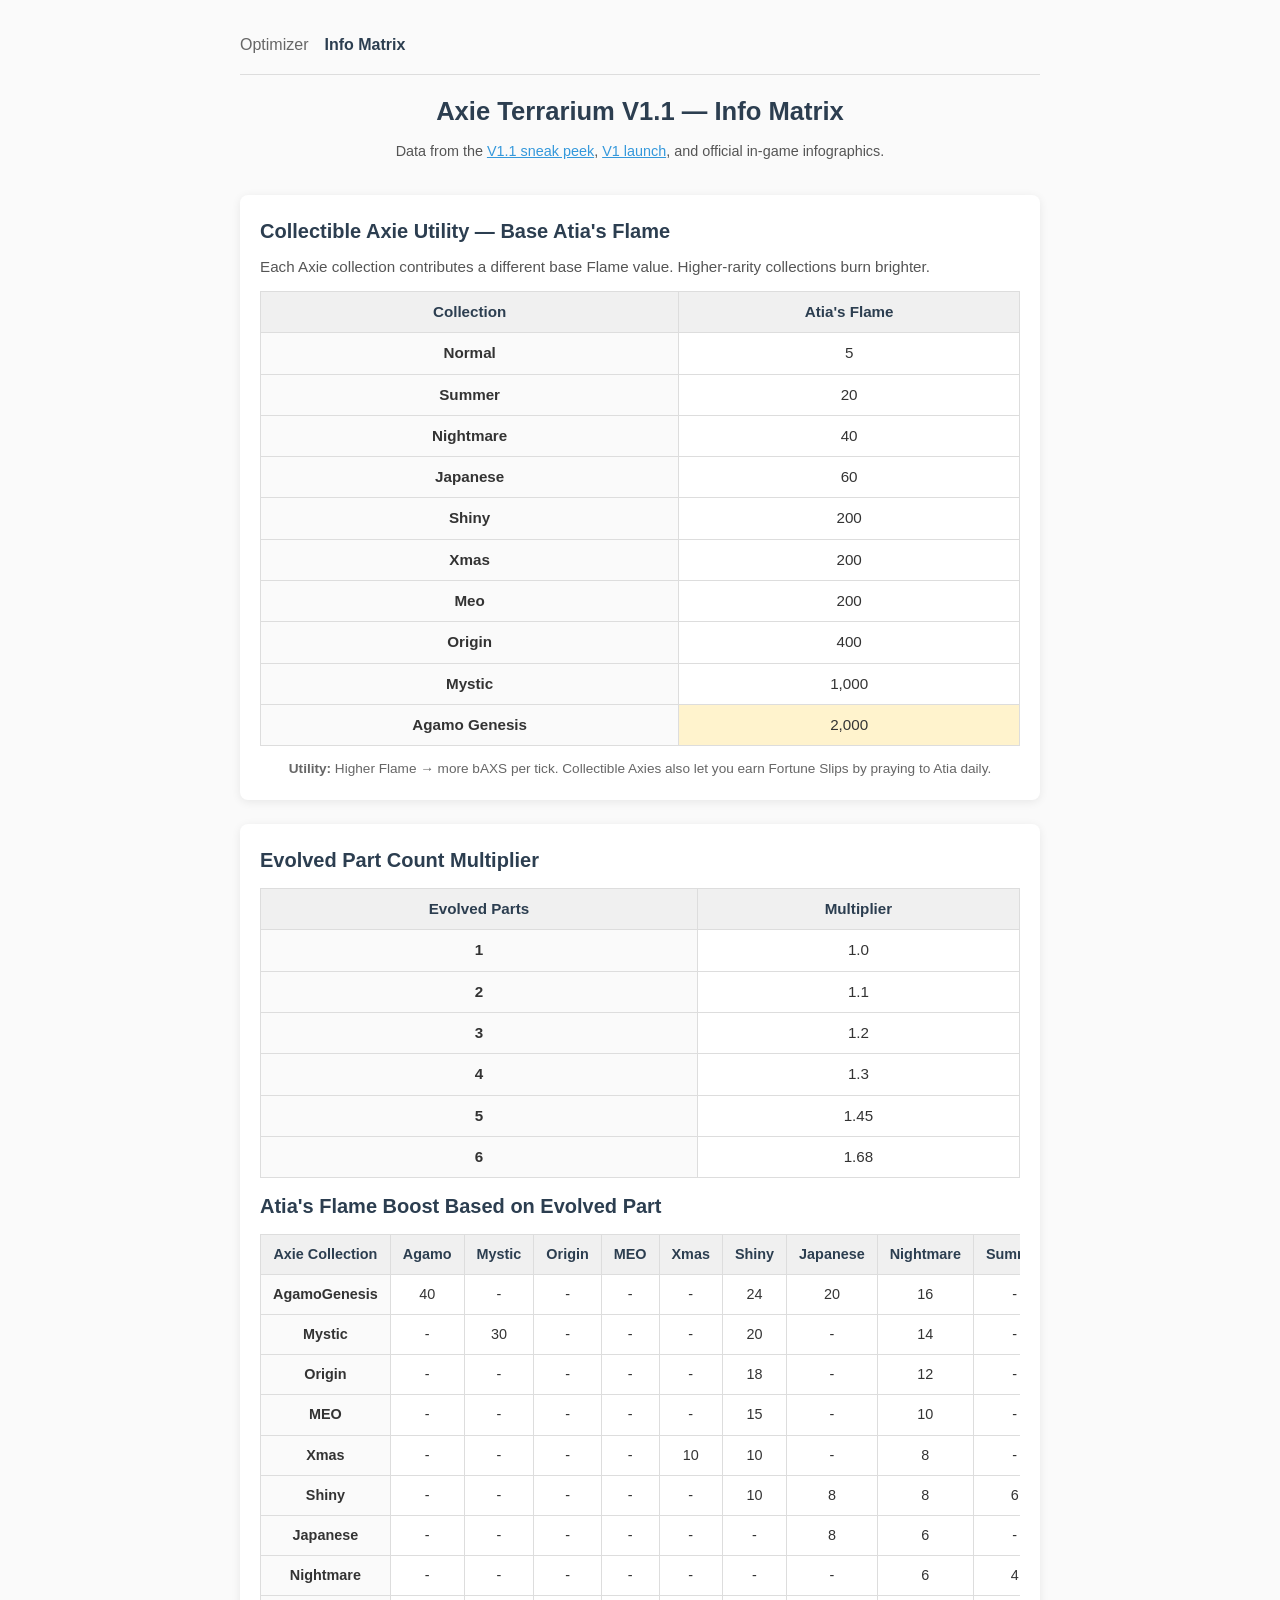
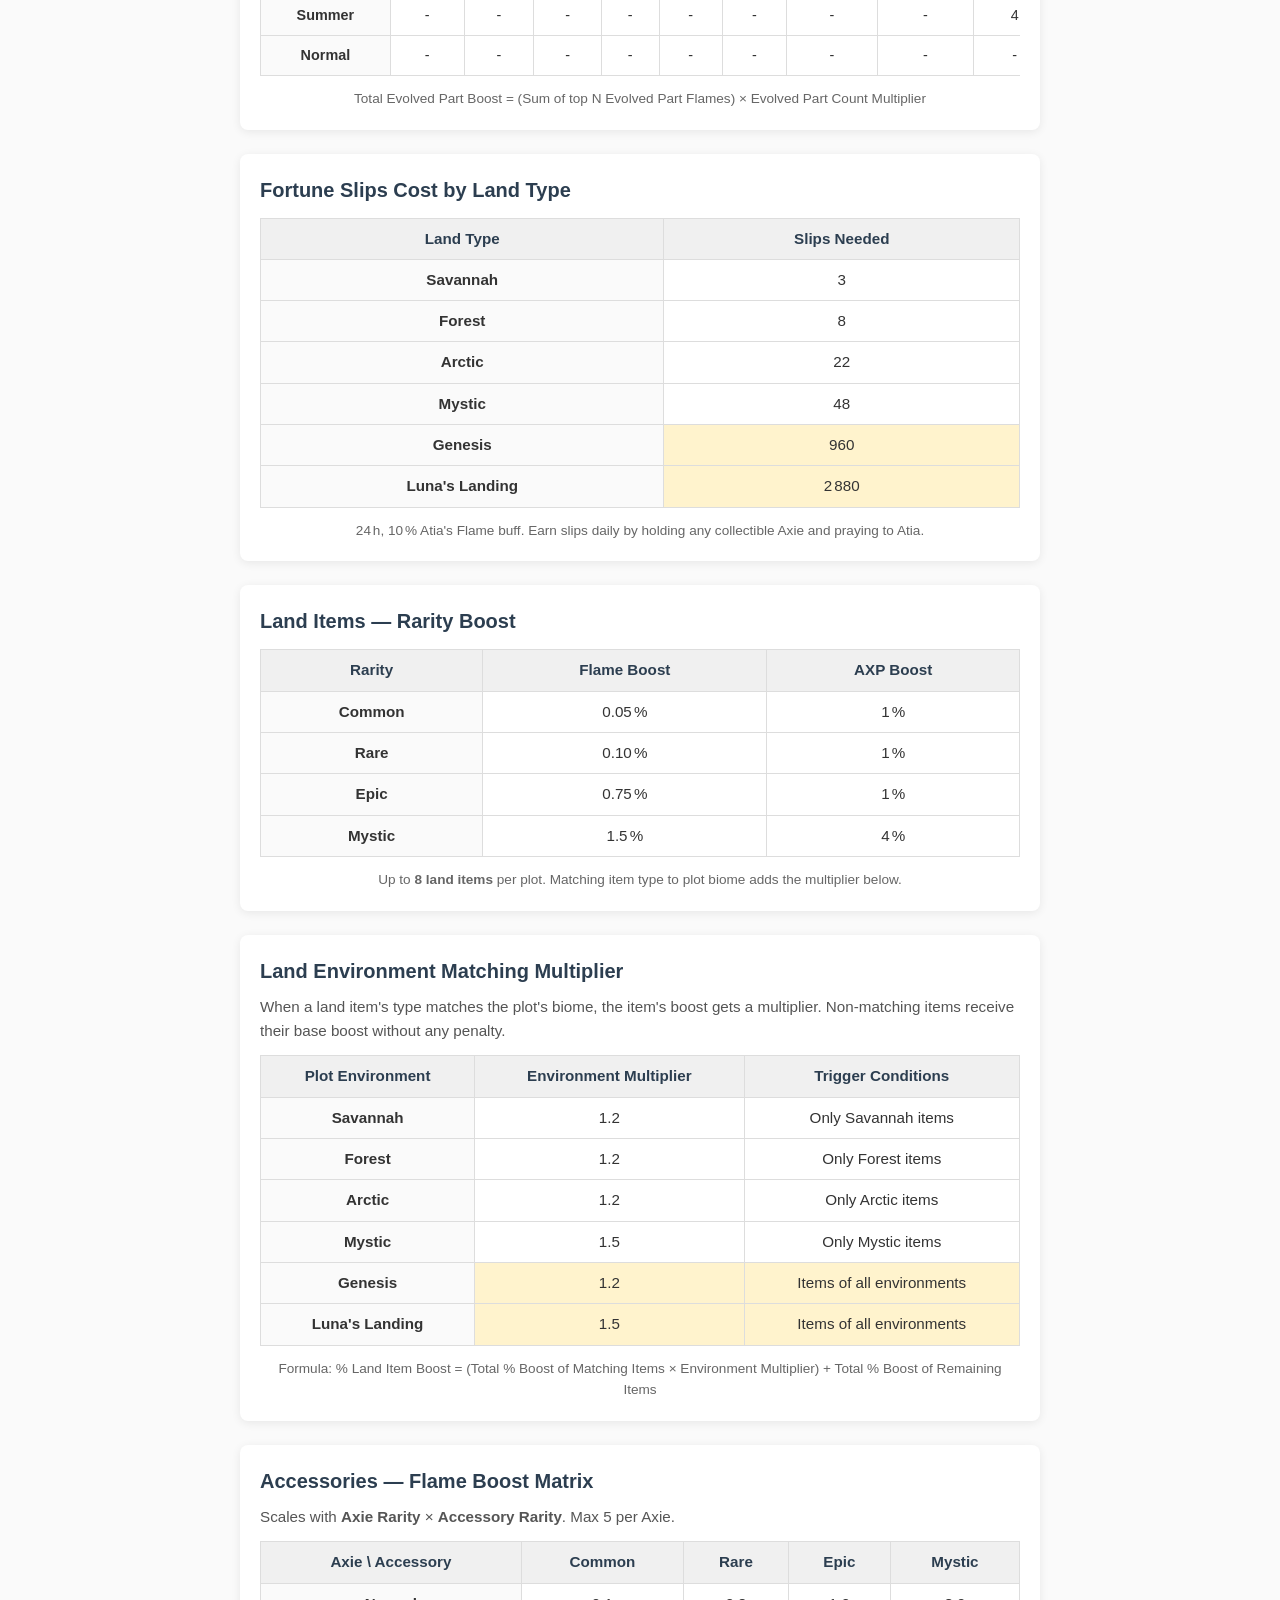
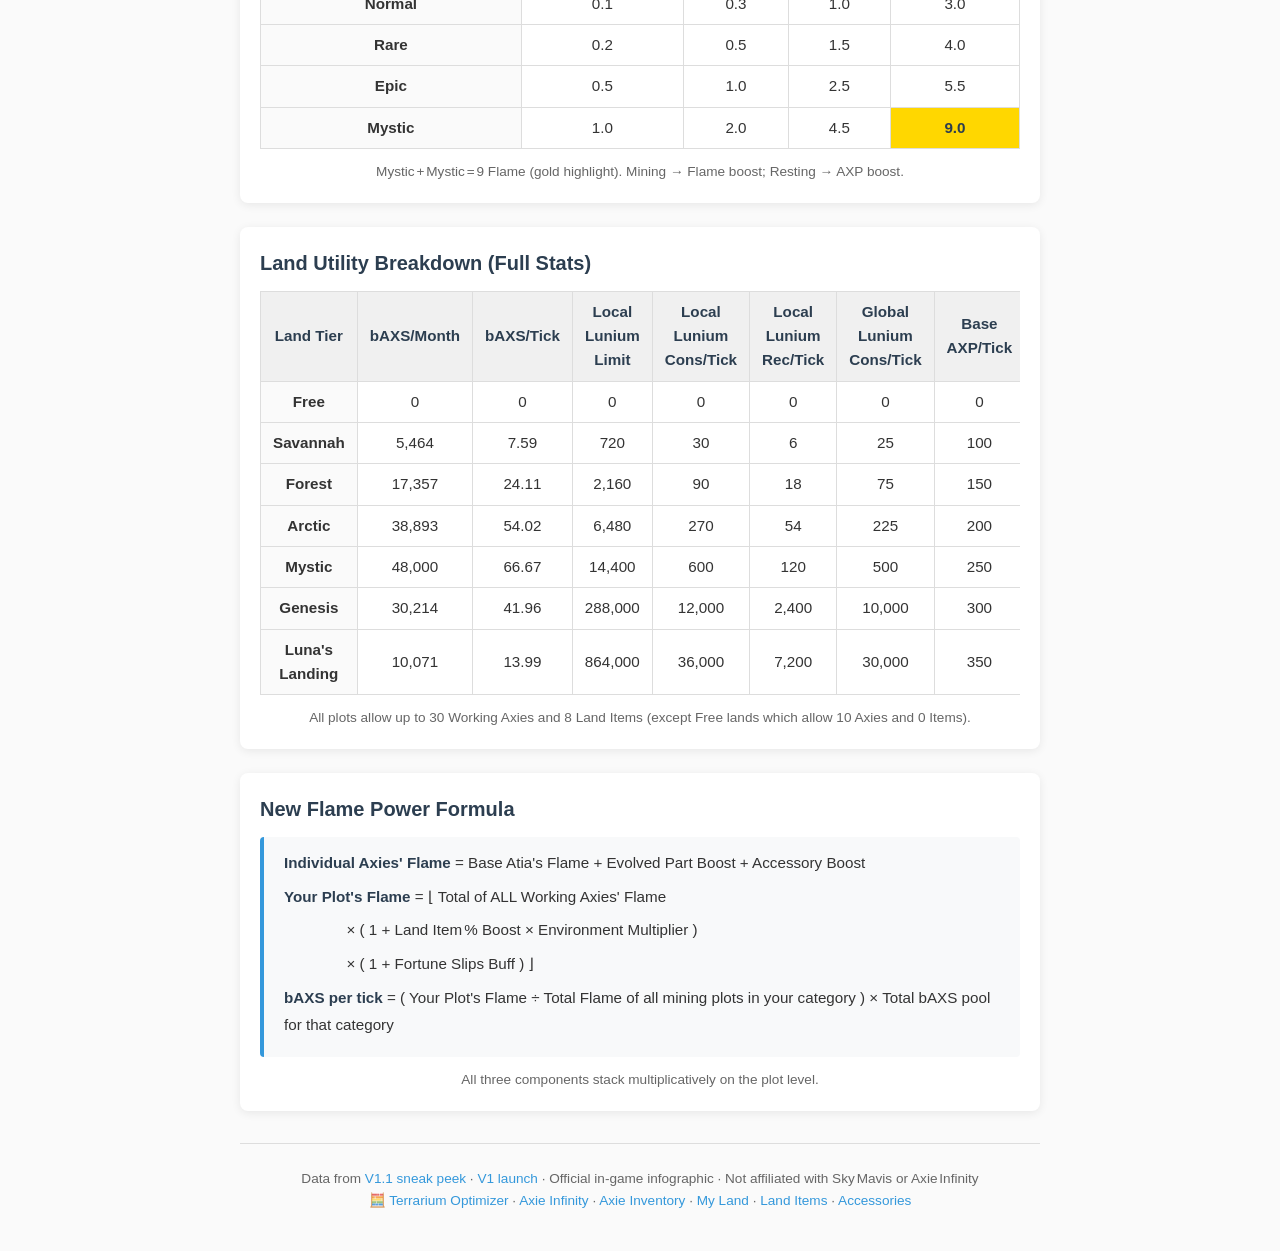
==== charts.html @ 74cf3e5f "Enhance mobile responsiveness and update UI layout - Add cache busters to style.css and script.js in" ====
<!DOCTYPE html>
<html lang="en">
<head>
    <meta charset="UTF-8">
    <meta name="viewport" content="width=device-width, initial-scale=1.0">
    <title>Axie Terrarium – Info Matrix</title>
    <link rel="stylesheet" href="charts-style.css">
</head>
<body>
<div class="container">
    <nav style="display: flex; gap: 1rem; padding: 1rem 0; margin-bottom: 1rem; border-bottom: 1px solid #ddd;">
        <a href="index.html" style="color: #666; text-decoration: none;">Optimizer</a>
        <a href="charts.html" style="color: #2c3e50; font-weight: 600; text-decoration: none;">Info Matrix</a>
    </nav>
    <h1>Axie Terrarium V1.1 — Info Matrix</h1>
    <p class="site-intro">Data from the <a href="https://blog.axieinfinity.com/p/terrariums-update-sneak-peek" target="_blank">V1.1 sneak peek</a>, <a href="https://blog.axieinfinity.com/p/terrariums-v1-is-live" target="_blank">V1 launch</a>, and official in‑game infographics.</p>

    <!-- ===== COLLECTIBLE AXIE UTILITY BREAKDOWN ===== -->
    <section class="matrix-section">
        <h2>Collectible Axie Utility — Base Atia's Flame</h2>
        <p class="subtitle">Each Axie collection contributes a different base Flame value. Higher-rarity collections burn brighter.</p>
        <div class="table-wrap">
            <table class="matrix-table collector-table">
                <thead>
                    <tr>
                        <th>Collection</th>
                        <th>Atia's Flame</th>
                    </tr>
                </thead>
                <tbody>
                    <tr><td>Normal</td><td>5</td></tr>
                    <tr><td>Summer</td><td>20</td></tr>
                    <tr><td>Nightmare</td><td>40</td></tr>
                    <tr><td>Japanese</td><td>60</td></tr>
                    <tr><td>Shiny</td><td>200</td></tr>
                    <tr><td>Xmas</td><td>200</td></tr>
                    <tr><td>Meo</td><td>200</td></tr>
                    <tr><td>Origin</td><td>400</td></tr>
                    <tr><td>Mystic</td><td>1,000</td></tr>
                    <tr class="highlight-row"><td>Agamo Genesis</td><td>2,000</td></tr>
                </tbody>
            </table>
        </div>
        <p class="cap"><strong>Utility:</strong> Higher Flame → more bAXS per tick. Collectible Axies also let you earn Fortune Slips by praying to Atia daily.</p>
    </section>

    <!-- ===== EVOLVED PARTS ===== -->
    <section class="matrix-section">
        <h2>Evolved Part Count Multiplier</h2>
        <div class="table-wrap">
            <table class="matrix-table">
                <thead>
                    <tr><th>Evolved Parts</th><th>Multiplier</th></tr>
                </thead>
                <tbody>
                    <tr><td>1</td><td>1.0</td></tr>
                    <tr><td>2</td><td>1.1</td></tr>
                    <tr><td>3</td><td>1.2</td></tr>
                    <tr><td>4</td><td>1.3</td></tr>
                    <tr><td>5</td><td>1.45</td></tr>
                    <tr><td>6</td><td>1.68</td></tr>
                </tbody>
            </table>
        </div>
        
        <h2>Atia's Flame Boost Based on Evolved Part</h2>
        <div class="table-wrap">
            <table class="matrix-table" style="font-size: 0.9em; min-width: 600px;">
                <thead>
                    <tr><th>Axie Collection</th><th>Agamo</th><th>Mystic</th><th>Origin</th><th>MEO</th><th>Xmas</th><th>Shiny</th><th>Japanese</th><th>Nightmare</th><th>Summer</th><th>Normal</th></tr>
                </thead>
                <tbody>
                    <tr><td>AgamoGenesis</td><td>40</td><td>-</td><td>-</td><td>-</td><td>-</td><td>24</td><td>20</td><td>16</td><td>-</td><td>8</td></tr>
                    <tr><td>Mystic</td><td>-</td><td>30</td><td>-</td><td>-</td><td>-</td><td>20</td><td>-</td><td>14</td><td>-</td><td>6</td></tr>
                    <tr><td>Origin</td><td>-</td><td>-</td><td>-</td><td>-</td><td>-</td><td>18</td><td>-</td><td>12</td><td>-</td><td>6</td></tr>
                    <tr><td>MEO</td><td>-</td><td>-</td><td>-</td><td>-</td><td>-</td><td>15</td><td>-</td><td>10</td><td>-</td><td>5</td></tr>
                    <tr><td>Xmas</td><td>-</td><td>-</td><td>-</td><td>-</td><td>10</td><td>10</td><td>-</td><td>8</td><td>-</td><td>4</td></tr>
                    <tr><td>Shiny</td><td>-</td><td>-</td><td>-</td><td>-</td><td>-</td><td>10</td><td>8</td><td>8</td><td>6</td><td>4</td></tr>
                    <tr><td>Japanese</td><td>-</td><td>-</td><td>-</td><td>-</td><td>-</td><td>-</td><td>8</td><td>6</td><td>-</td><td>3</td></tr>
                    <tr><td>Nightmare</td><td>-</td><td>-</td><td>-</td><td>-</td><td>-</td><td>-</td><td>-</td><td>6</td><td>4</td><td>3</td></tr>
                    <tr><td>Summer</td><td>-</td><td>-</td><td>-</td><td>-</td><td>-</td><td>-</td><td>-</td><td>-</td><td>4</td><td>2</td></tr>
                    <tr><td>Normal</td><td>-</td><td>-</td><td>-</td><td>-</td><td>-</td><td>-</td><td>-</td><td>-</td><td>-</td><td>2</td></tr>
                </tbody>
            </table>
        </div>
        <p class="cap">Total Evolved Part Boost = (Sum of top N Evolved Part Flames) × Evolved Part Count Multiplier</p>
    </section>

    <!-- ===== FORTUNE SLIPS ===== -->
    <section class="matrix-section">
        <h2>Fortune Slips Cost by Land Type</h2>
        <div class="table-wrap">
            <table class="matrix-table">
                <thead>
                    <tr><th>Land Type</th><th>Slips Needed</th></tr>
                </thead>
                <tbody>
                    <tr><td>Savannah</td><td>3</td></tr>
                    <tr><td>Forest</td><td>8</td></tr>
                    <tr><td>Arctic</td><td>22</td></tr>
                    <tr><td>Mystic</td><td>48</td></tr>
                    <tr class="highlight-row"><td>Genesis</td><td>960</td></tr>
                    <tr class="highlight-row"><td>Luna's Landing</td><td>2 880</td></tr>
                </tbody>
            </table>
        </div>
        <p class="cap">24 h, 10 % Atia's Flame buff. Earn slips daily by holding any collectible Axie and praying to Atia.</p>
    </section>

    <!-- ===== LAND ITEMS ===== -->
    <section class="matrix-section">
        <h2>Land Items — Rarity Boost</h2>
        <div class="table-wrap">
            <table class="matrix-table">
                <thead>
                    <tr><th>Rarity</th><th>Flame Boost</th><th>AXP Boost</th></tr>
                </thead>
                <tbody>
                    <tr><td>Common</td><td>0.05 %</td><td>1 %</td></tr>
                    <tr><td>Rare</td><td>0.10 %</td><td>1 %</td></tr>
                    <tr><td>Epic</td><td>0.75 %</td><td>1 %</td></tr>
                    <tr><td>Mystic</td><td>1.5 %</td><td>4 %</td></tr>
                </tbody>
            </table>
        </div>
        <p class="cap">Up to <strong>8 land items</strong> per plot. Matching item type to plot biome adds the multiplier below.</p>
    </section>

    <!-- ===== LAND ENVIRONMENT MATCHING MULTIPLIER ===== -->
    <section class="matrix-section">
        <h2>Land Environment Matching Multiplier</h2>
        <p class="subtitle">When a land item's type matches the plot's biome, the item's boost gets a multiplier. Non-matching items receive their base boost without any penalty.</p>
        <div class="table-wrap">
            <table class="matrix-table">
                <thead>
                    <tr><th>Plot Environment</th><th>Environment Multiplier</th><th>Trigger Conditions</th></tr>
                </thead>
                <tbody>
                    <tr><td>Savannah</td><td>1.2</td><td>Only Savannah items</td></tr>
                    <tr><td>Forest</td><td>1.2</td><td>Only Forest items</td></tr>
                    <tr><td>Arctic</td><td>1.2</td><td>Only Arctic items</td></tr>
                    <tr><td>Mystic</td><td>1.5</td><td>Only Mystic items</td></tr>
                    <tr class="highlight-row"><td>Genesis</td><td>1.2</td><td>Items of all environments</td></tr>
                    <tr class="highlight-row"><td>Luna's Landing</td><td>1.5</td><td>Items of all environments</td></tr>
                </tbody>
            </table>
        </div>
        <p class="cap">Formula: % Land Item Boost = (Total % Boost of Matching Items × Environment Multiplier) + Total % Boost of Remaining Items</p>
    </section>

    <!-- ===== ACCESSORIES ===== -->
    <section class="matrix-section">
        <h2>Accessories — Flame Boost Matrix</h2>
        <p class="subtitle">Scales with <strong>Axie Rarity</strong> × <strong>Accessory Rarity</strong>. Max 5 per Axie.</p>
        <div class="table-wrap">
            <table class="matrix-table">
                <thead>
                    <tr><th>Axie \ Accessory</th><th>Common</th><th>Rare</th><th>Epic</th><th>Mystic</th></tr>
                </thead>
                <tbody>
                    <tr><td>Normal</td><td>0.1</td><td>0.3</td><td>1.0</td><td>3.0</td></tr>
                    <tr><td>Rare</td><td>0.2</td><td>0.5</td><td>1.5</td><td>4.0</td></tr>
                    <tr><td>Epic</td><td>0.5</td><td>1.0</td><td>2.5</td><td>5.5</td></tr>
                    <tr><td>Mystic</td><td>1.0</td><td>2.0</td><td>4.5</td><td class="cell-gold">9.0</td></tr>
                </tbody>
            </table>
        </div>
        <p class="cap">Mystic + Mystic = 9 Flame (gold highlight). Mining → Flame boost; Resting → AXP boost.</p>
    </section>

    <!-- ===== LAND UTILITY ===== -->
    <section class="matrix-section">
        <h2>Land Utility Breakdown (Full Stats)</h2>
        <div class="table-wrap">
            <table class="matrix-table">
                <thead>
                    <tr>
                        <th>Land Tier</th>
                        <th>bAXS/Month</th>
                        <th>bAXS/Tick</th>
                        <th>Local Lunium Limit</th>
                        <th>Local Lunium Cons/Tick</th>
                        <th>Local Lunium Rec/Tick</th>
                        <th>Global Lunium Cons/Tick</th>
                        <th>Base AXP/Tick</th>
                    </tr>
                </thead>
                <tbody>
                    <tr><td>Free</td><td>0</td><td>0</td><td>0</td><td>0</td><td>0</td><td>0</td><td>0</td></tr>
                    <tr><td>Savannah</td><td>5,464</td><td>7.59</td><td>720</td><td>30</td><td>6</td><td>25</td><td>100</td></tr>
                    <tr><td>Forest</td><td>17,357</td><td>24.11</td><td>2,160</td><td>90</td><td>18</td><td>75</td><td>150</td></tr>
                    <tr><td>Arctic</td><td>38,893</td><td>54.02</td><td>6,480</td><td>270</td><td>54</td><td>225</td><td>200</td></tr>
                    <tr><td>Mystic</td><td>48,000</td><td>66.67</td><td>14,400</td><td>600</td><td>120</td><td>500</td><td>250</td></tr>
                    <tr><td>Genesis</td><td>30,214</td><td>41.96</td><td>288,000</td><td>12,000</td><td>2,400</td><td>10,000</td><td>300</td></tr>
                    <tr><td>Luna's Landing</td><td>10,071</td><td>13.99</td><td>864,000</td><td>36,000</td><td>7,200</td><td>30,000</td><td>350</td></tr>
                </tbody>
            </table>
        </div>
        <p class="cap">All plots allow up to 30 Working Axies and 8 Land Items (except Free lands which allow 10 Axies and 0 Items).</p>
    </section>

    <!-- ===== FLAME FORMULA ===== -->
    <section class="matrix-section">
        <h2>New Flame Power Formula</h2>
        <div class="formula-box">
            <p><strong>Individual Axies' Flame</strong> = Base Atia's Flame + Evolved Part Boost + Accessory Boost</p>
            <p><strong>Your Plot's Flame</strong> = ⌊ Total of ALL Working Axies' Flame</p>
            <p class="indent">  × ( 1 + Land Item % Boost × Environment Multiplier )</p>
            <p class="indent">  × ( 1 + Fortune Slips Buff ) ⌋</p>
            <p><strong>bAXS per tick</strong> = ( Your Plot's Flame ÷ Total Flame of all mining plots in your category ) × Total bAXS pool for that category</p>
        </div>
        <p class="cap">All three components stack multiplicatively on the plot level.</p>
    </section>

    <footer class="footer">
        <p>Data from <a href="https://blog.axieinfinity.com/p/terrariums-update-sneak-peek" target="_blank">V1.1 sneak peek</a> · <a href="https://blog.axieinfinity.com/p/terrariums-v1-is-live" target="_blank">V1 launch</a> · Official in‑game infographic · Not affiliated with Sky Mavis or Axie Infinity</p>
        <p>
            <a href="https://flowbot44.github.io/axie-terrarium-optimizer/" target="_blank">🧮 Terrarium Optimizer</a> ·
            <a href="https://axieinfinity.com" target="_blank">Axie Infinity</a> ·
            <a href="https://app.axieinfinity.com/profile/inventory/axies/" target="_blank">Axie Inventory</a> ·
            <a href="https://app.axieinfinity.com/profile/lands" target="_blank">My Land</a> ·
            <a href="https://marketplace.axieinfinity.com/items" target="_blank">Land Items</a> ·
            <a href="https://marketplace.axieinfinity.com/accessories" target="_blank">Accessories</a>
        </p>
    </footer>
</div>
</body>
</html>
---- charts-style.css ----
* { box-sizing:border-box; margin:0; padding:0; }
body {
    font-family:'Segoe UI',Tahoma,Geneva,Verdana,sans-serif;
    background:#fafafa; color:#333;
    line-height:1.6;
    padding:1rem;
    min-height:100vh;
    display:flex;
    flex-direction:column;
}
.container {
    max-width:800px;
    margin:0 auto;
    flex:1;
}
h1 { text-align:center; margin-bottom:0.5rem; color:#2c3e50; font-size:1.6rem; }
.site-intro { text-align:center; margin-bottom:2rem; color:#555; font-size:0.9rem; }
.site-intro a { color:#3498db; }

.matrix-section {
    background:#fff;
    border-radius:8px;
    box-shadow:0 2px 10px rgba(0,0,0,0.08);
    padding:1.25rem;
    margin-bottom:1.5rem;
}
.matrix-section h2 {
    margin:0 0 0.5rem;
    color:#2c3e50;
    font-size:1.25rem;
}
.subtitle { color:#555; margin-bottom:0.75rem; font-size:0.95rem; }
.table-wrap { overflow-x:auto; margin:0.75rem 0; }
.matrix-table {
    width:100%;
    border-collapse:collapse;
    font-size:0.95rem;
}
.matrix-table th,
.matrix-table td {
    border:1px solid #ddd;
    padding:8px 12px;
    text-align:center;
}
.matrix-table th {
    background:#f0f0f0;
    font-weight:600;
    color:#2c3e50;
}
.matrix-table td:first-child { font-weight:600; background:#fafafa; }
.highlight-row td { background:#fff3cd; }
.cell-gold { background:#ffd700; font-weight:bold; color:#2c3e50; }
.cap {
    font-size:0.85rem;
    color:#666;
    text-align:center;
    margin-top:0.5rem;
}

/* Formula box */
.formula-box {
    background:#f8f9fa;
    border-left:4px solid #3498db;
    padding:0.75rem 1.25rem;
    border-radius:4px;
    margin:0.75rem 0;
    font-size:0.95rem;
    line-height:1.8;
}
.formula-box p { margin-bottom:0.4rem; }
.formula-box .indent { margin-left:2rem; }
.formula-box strong { color:#2c3e50; }

/* Footer */
.footer {
    text-align:center;
    padding:1.5rem 0;
    color:#666;
    font-size:0.85rem;
    border-top:1px solid #ddd;
    margin-top:2rem;
}
.footer a { color:#3498db; text-decoration:none; }
.footer a:hover { text-decoration:underline; }

/* Mobile */
@media (max-width:600px) {
    .container { padding:0.25rem; }
    .matrix-section { padding:0.75rem; }
    .matrix-table { font-size:0.85rem; }
    .matrix-table th,
    .matrix-table td { padding:5px 7px; }
    .formula-box { font-size:0.9rem; padding:0.5rem 0.75rem; }
}
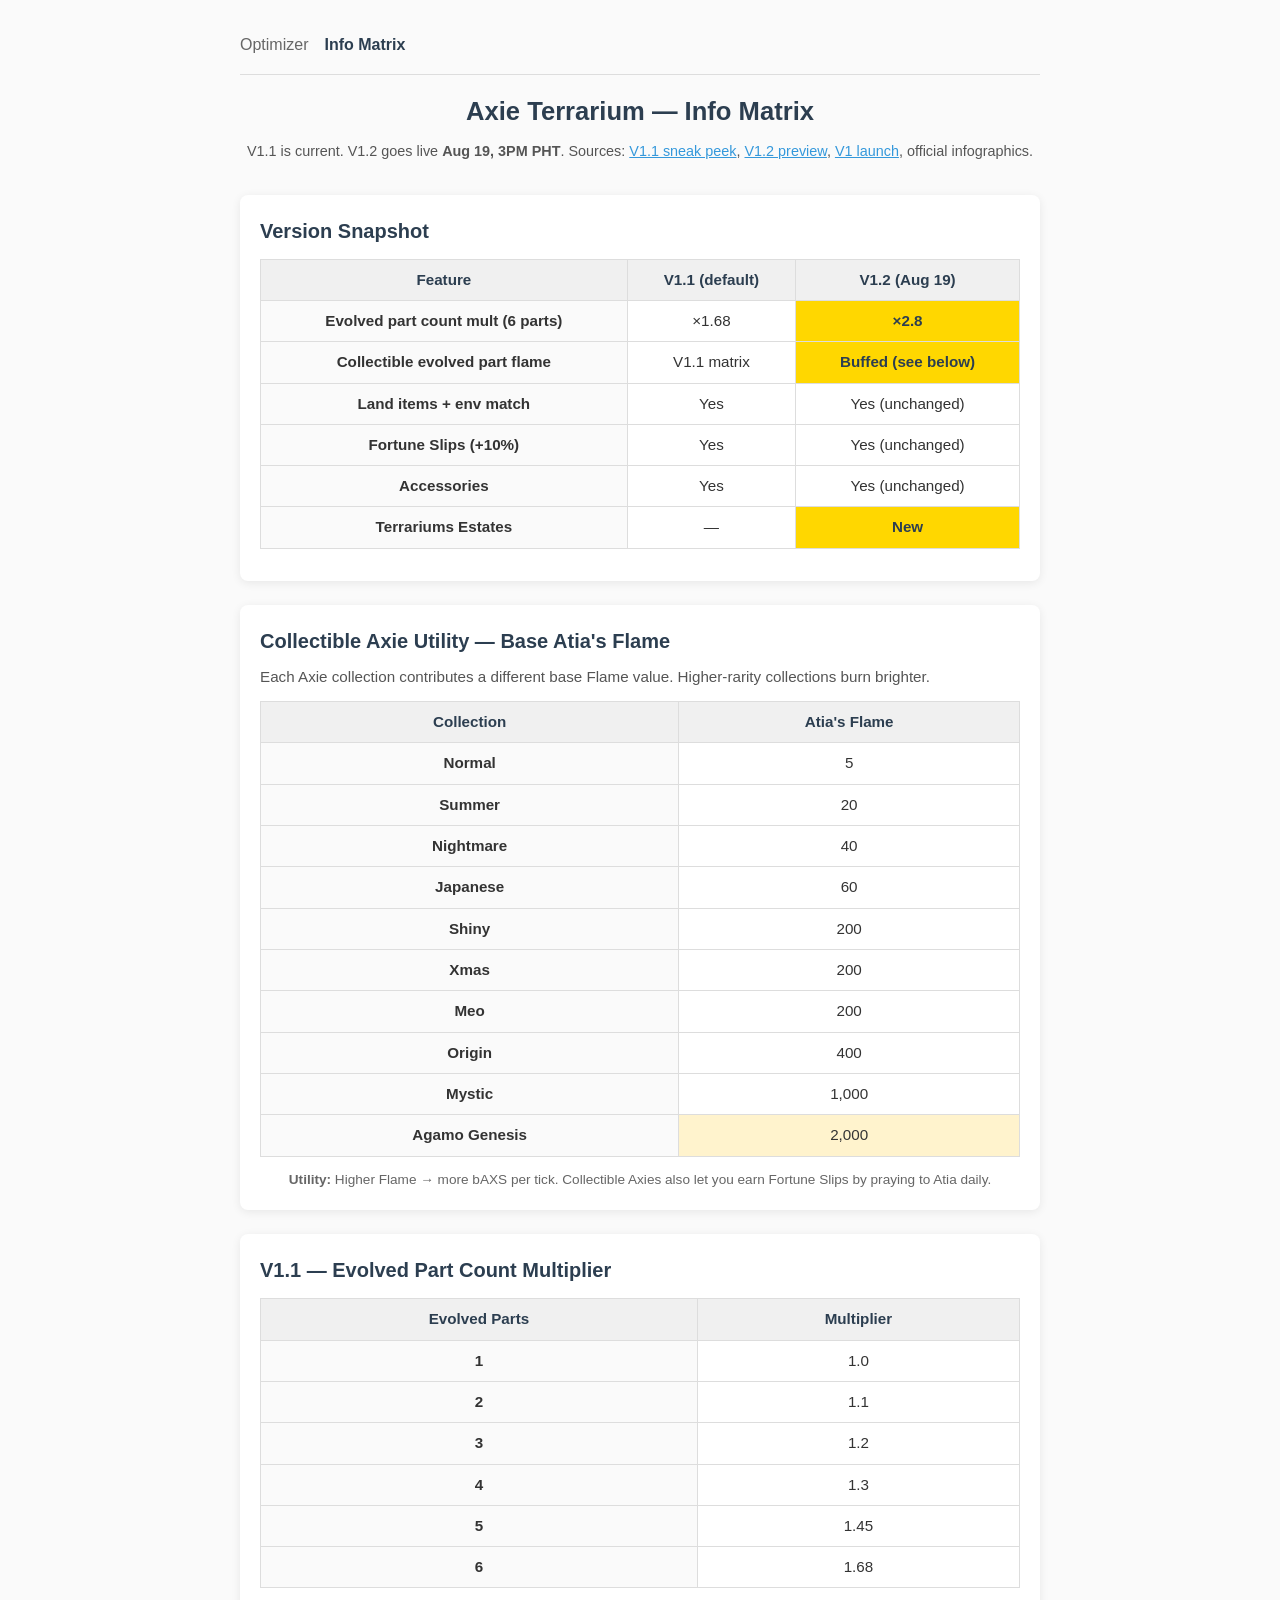
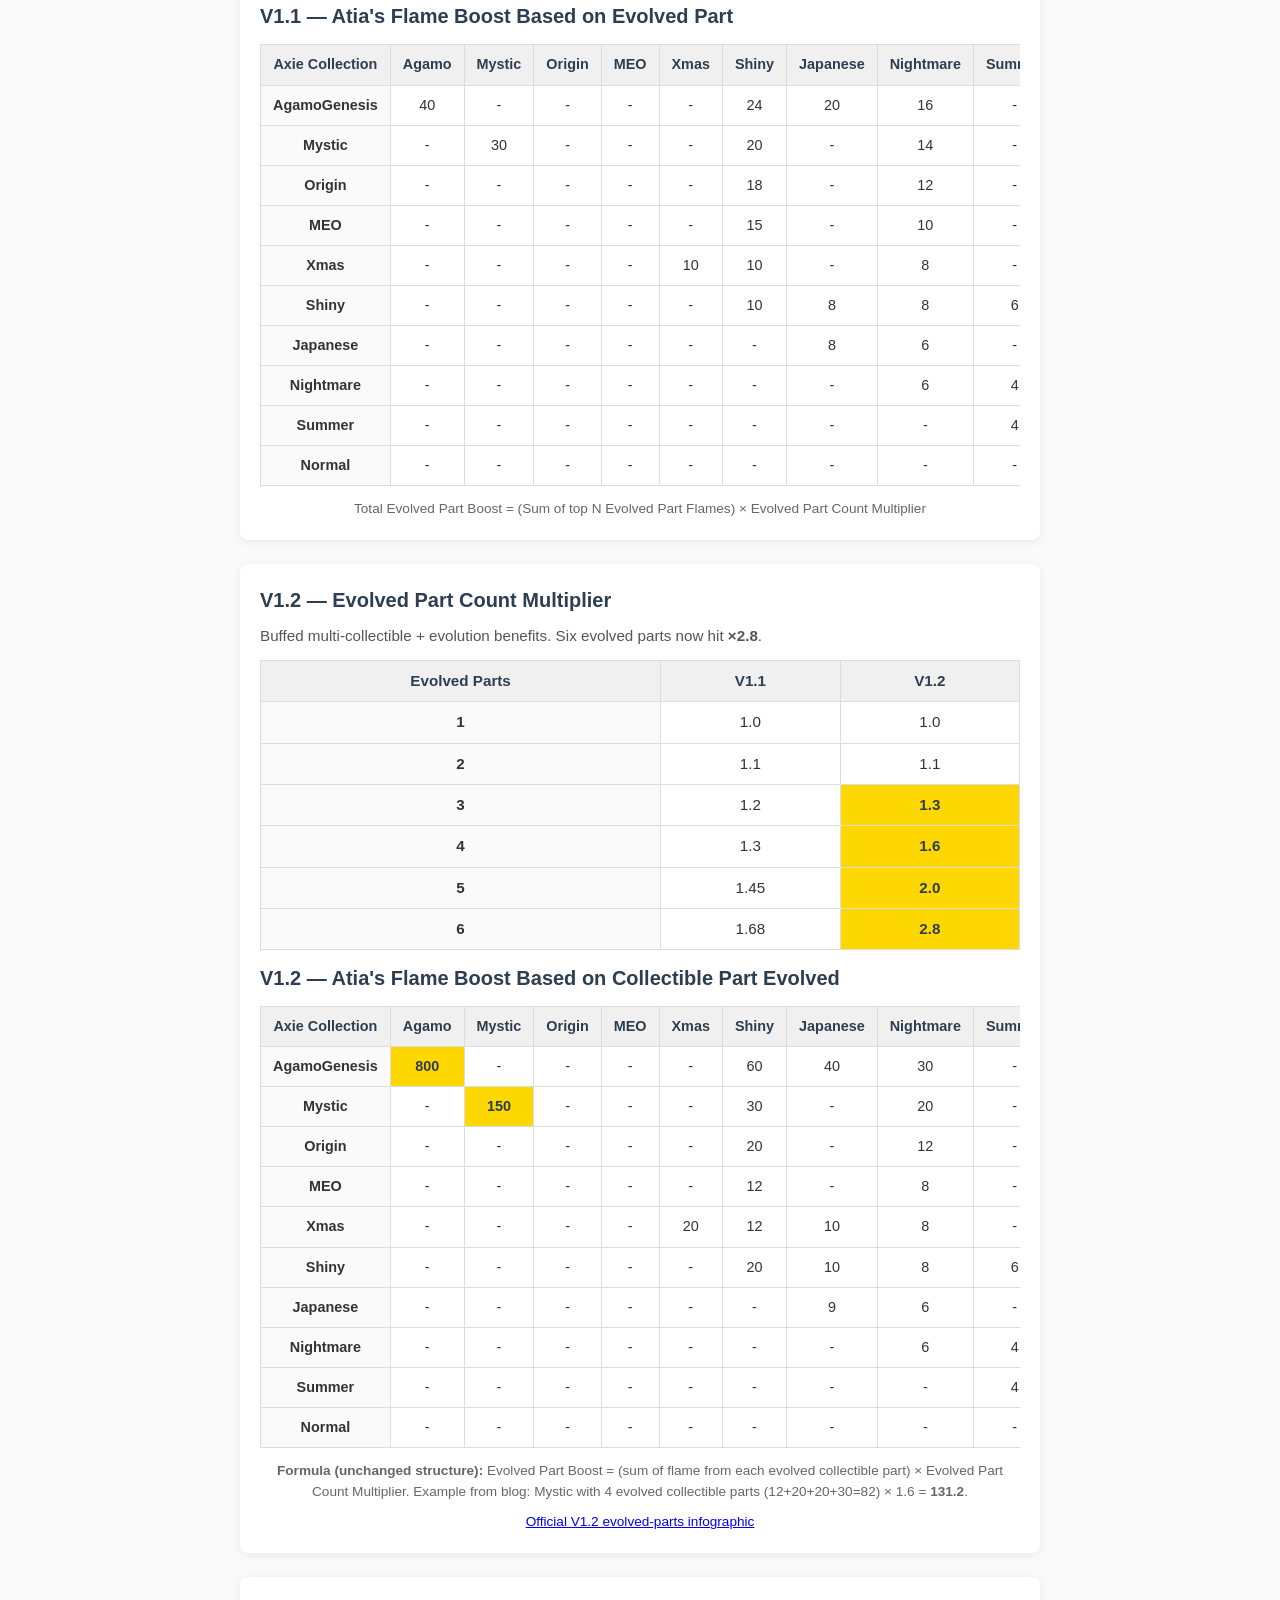
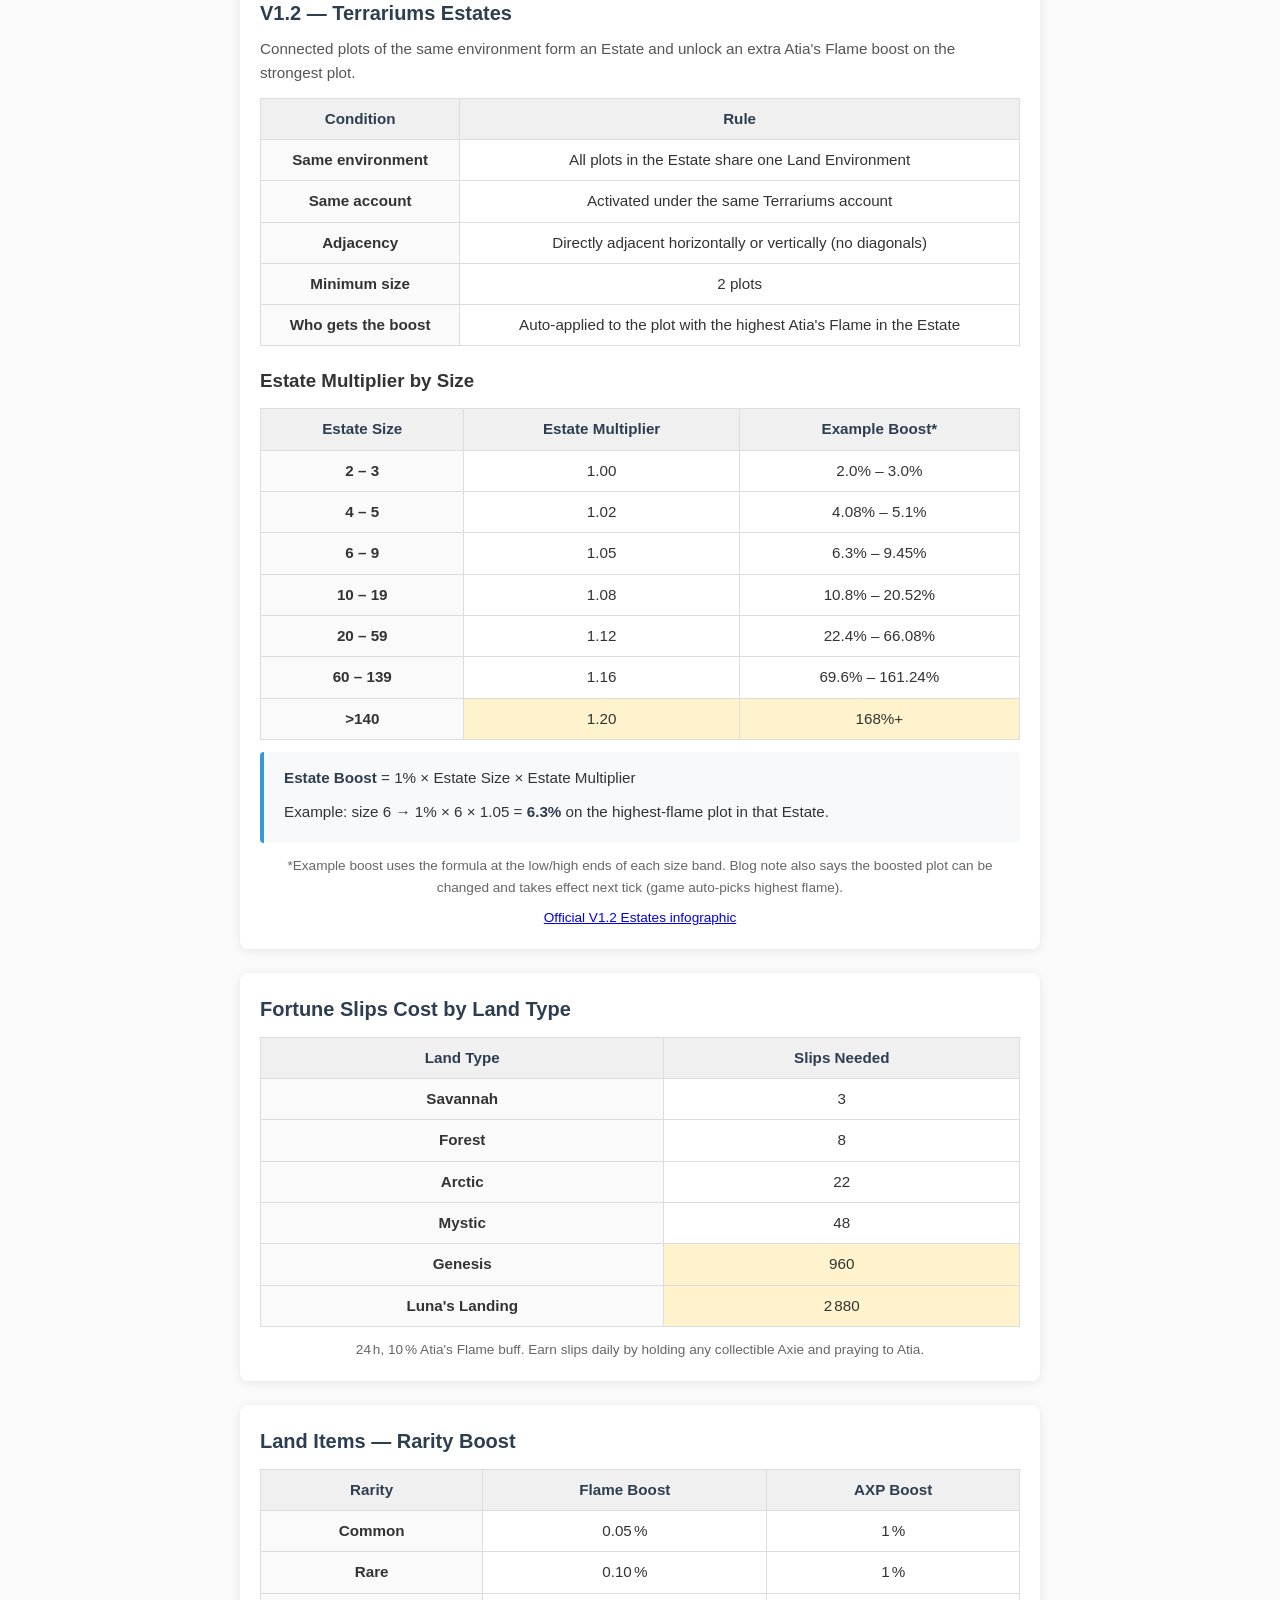
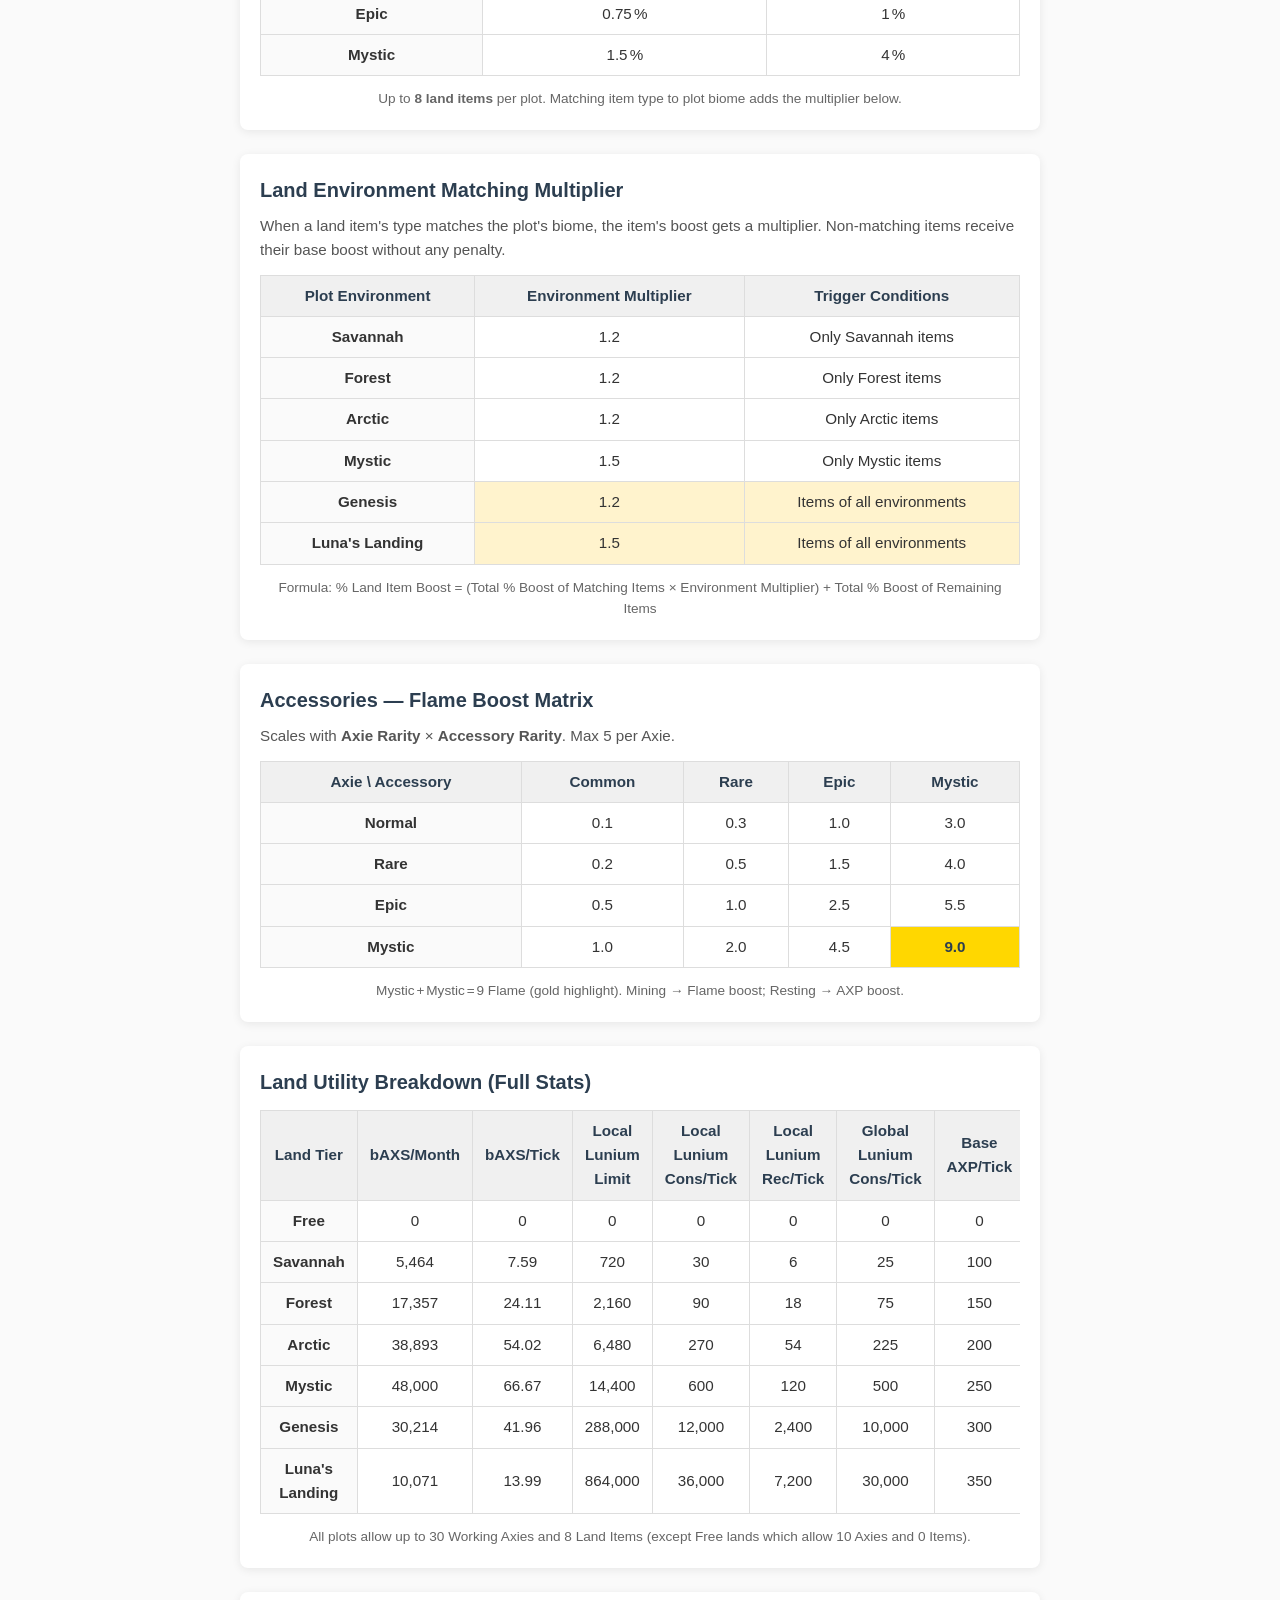
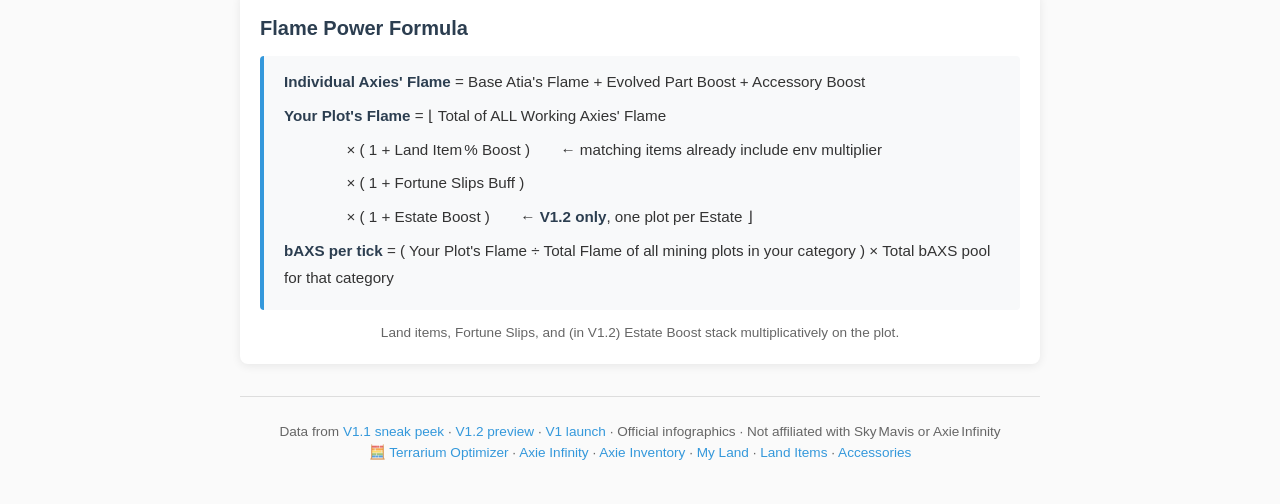
==== commit 2644600b: "feat: Terrarium V1.2 support — drop 1.0, default 1.1, add estates - Version selector: 1.1 (default) " ====
--- a/charts.html
+++ b/charts.html
@@ -12,8 +12,27 @@
         <a href="index.html" style="color: #666; text-decoration: none;">Optimizer</a>
         <a href="charts.html" style="color: #2c3e50; font-weight: 600; text-decoration: none;">Info Matrix</a>
     </nav>
-    <h1>Axie Terrarium V1.1 — Info Matrix</h1>
-    <p class="site-intro">Data from the <a href="https://blog.axieinfinity.com/p/terrariums-update-sneak-peek" target="_blank">V1.1 sneak peek</a>, <a href="https://blog.axieinfinity.com/p/terrariums-v1-is-live" target="_blank">V1 launch</a>, and official in‑game infographics.</p>
+    <h1>Axie Terrarium — Info Matrix</h1>
+    <p class="site-intro">V1.1 is current. V1.2 goes live <strong>Aug 19, 3PM PHT</strong>. Sources: <a href="https://blog.axieinfinity.com/p/terrariums-update-sneak-peek" target="_blank">V1.1 sneak peek</a>, <a href="https://blog.axieinfinity.com/p/terrariums-v1-2-is-coming-next-week" target="_blank">V1.2 preview</a>, <a href="https://blog.axieinfinity.com/p/terrariums-v1-is-live" target="_blank">V1 launch</a>, official infographics.</p>
+
+    <section class="matrix-section">
+        <h2>Version Snapshot</h2>
+        <div class="table-wrap">
+            <table class="matrix-table">
+                <thead>
+                    <tr><th>Feature</th><th>V1.1 (default)</th><th>V1.2 (Aug 19)</th></tr>
+                </thead>
+                <tbody>
+                    <tr><td>Evolved part count mult (6 parts)</td><td>×1.68</td><td class="cell-gold">×2.8</td></tr>
+                    <tr><td>Collectible evolved part flame</td><td>V1.1 matrix</td><td class="cell-gold">Buffed (see below)</td></tr>
+                    <tr><td>Land items + env match</td><td>Yes</td><td>Yes (unchanged)</td></tr>
+                    <tr><td>Fortune Slips (+10%)</td><td>Yes</td><td>Yes (unchanged)</td></tr>
+                    <tr><td>Accessories</td><td>Yes</td><td>Yes (unchanged)</td></tr>
+                    <tr><td>Terrariums Estates</td><td>—</td><td class="cell-gold">New</td></tr>
+                </tbody>
+            </table>
+        </div>
+    </section>
 
     <!-- ===== COLLECTIBLE AXIE UTILITY BREAKDOWN ===== -->
     <section class="matrix-section">
@@ -44,9 +63,9 @@
         <p class="cap"><strong>Utility:</strong> Higher Flame → more bAXS per tick. Collectible Axies also let you earn Fortune Slips by praying to Atia daily.</p>
     </section>
 
-    <!-- ===== EVOLVED PARTS ===== -->
-    <section class="matrix-section">
-        <h2>Evolved Part Count Multiplier</h2>
+    <!-- ===== EVOLVED PARTS V1.1 ===== -->
+    <section class="matrix-section">
+        <h2>V1.1 — Evolved Part Count Multiplier</h2>
         <div class="table-wrap">
             <table class="matrix-table">
                 <thead>
@@ -63,7 +82,7 @@
             </table>
         </div>
         
-        <h2>Atia's Flame Boost Based on Evolved Part</h2>
+        <h2>V1.1 — Atia's Flame Boost Based on Evolved Part</h2>
         <div class="table-wrap">
             <table class="matrix-table" style="font-size: 0.9em; min-width: 600px;">
                 <thead>
@@ -86,6 +105,94 @@
         <p class="cap">Total Evolved Part Boost = (Sum of top N Evolved Part Flames) × Evolved Part Count Multiplier</p>
     </section>
 
+    <!-- ===== EVOLVED PARTS V1.2 ===== -->
+    <section class="matrix-section">
+        <h2>V1.2 — Evolved Part Count Multiplier</h2>
+        <p class="subtitle">Buffed multi-collectible + evolution benefits. Six evolved parts now hit <strong>×2.8</strong>.</p>
+        <div class="table-wrap">
+            <table class="matrix-table">
+                <thead>
+                    <tr><th>Evolved Parts</th><th>V1.1</th><th>V1.2</th></tr>
+                </thead>
+                <tbody>
+                    <tr><td>1</td><td>1.0</td><td>1.0</td></tr>
+                    <tr><td>2</td><td>1.1</td><td>1.1</td></tr>
+                    <tr><td>3</td><td>1.2</td><td class="cell-gold">1.3</td></tr>
+                    <tr><td>4</td><td>1.3</td><td class="cell-gold">1.6</td></tr>
+                    <tr><td>5</td><td>1.45</td><td class="cell-gold">2.0</td></tr>
+                    <tr><td>6</td><td>1.68</td><td class="cell-gold">2.8</td></tr>
+                </tbody>
+            </table>
+        </div>
+
+        <h2>V1.2 — Atia's Flame Boost Based on Collectible Part Evolved</h2>
+        <div class="table-wrap">
+            <table class="matrix-table" style="font-size: 0.9em; min-width: 600px;">
+                <thead>
+                    <tr><th>Axie Collection</th><th>Agamo</th><th>Mystic</th><th>Origin</th><th>MEO</th><th>Xmas</th><th>Shiny</th><th>Japanese</th><th>Nightmare</th><th>Summer</th><th>Normal</th></tr>
+                </thead>
+                <tbody>
+                    <tr><td>AgamoGenesis</td><td class="cell-gold">800</td><td>-</td><td>-</td><td>-</td><td>-</td><td>60</td><td>40</td><td>30</td><td>-</td><td>20</td></tr>
+                    <tr><td>Mystic</td><td>-</td><td class="cell-gold">150</td><td>-</td><td>-</td><td>-</td><td>30</td><td>-</td><td>20</td><td>-</td><td>12</td></tr>
+                    <tr><td>Origin</td><td>-</td><td>-</td><td>-</td><td>-</td><td>-</td><td>20</td><td>-</td><td>12</td><td>-</td><td>8</td></tr>
+                    <tr><td>MEO</td><td>-</td><td>-</td><td>-</td><td>-</td><td>-</td><td>12</td><td>-</td><td>8</td><td>-</td><td>5</td></tr>
+                    <tr><td>Xmas</td><td>-</td><td>-</td><td>-</td><td>-</td><td>20</td><td>12</td><td>10</td><td>8</td><td>-</td><td>5</td></tr>
+                    <tr><td>Shiny</td><td>-</td><td>-</td><td>-</td><td>-</td><td>-</td><td>20</td><td>10</td><td>8</td><td>6</td><td>5</td></tr>
+                    <tr><td>Japanese</td><td>-</td><td>-</td><td>-</td><td>-</td><td>-</td><td>-</td><td>9</td><td>6</td><td>-</td><td>3</td></tr>
+                    <tr><td>Nightmare</td><td>-</td><td>-</td><td>-</td><td>-</td><td>-</td><td>-</td><td>-</td><td>6</td><td>4</td><td>3</td></tr>
+                    <tr><td>Summer</td><td>-</td><td>-</td><td>-</td><td>-</td><td>-</td><td>-</td><td>-</td><td>-</td><td>4</td><td>2</td></tr>
+                    <tr><td>Normal</td><td>-</td><td>-</td><td>-</td><td>-</td><td>-</td><td>-</td><td>-</td><td>-</td><td>-</td><td>2</td></tr>
+                </tbody>
+            </table>
+        </div>
+        <p class="cap"><strong>Formula (unchanged structure):</strong> Evolved Part Boost = (sum of flame from each evolved collectible part) × Evolved Part Count Multiplier. Example from blog: Mystic with 4 evolved collectible parts (12+20+20+30=82) × 1.6 = <strong>131.2</strong>.</p>
+        <p class="cap"><a href="v12_evolved_parts.png" target="_blank">Official V1.2 evolved-parts infographic</a></p>
+    </section>
+
+    <!-- ===== ESTATES V1.2 ===== -->
+    <section class="matrix-section">
+        <h2>V1.2 — Terrariums Estates</h2>
+        <p class="subtitle">Connected plots of the same environment form an Estate and unlock an extra Atia's Flame boost on the strongest plot.</p>
+        <div class="table-wrap">
+            <table class="matrix-table">
+                <thead>
+                    <tr><th>Condition</th><th>Rule</th></tr>
+                </thead>
+                <tbody>
+                    <tr><td>Same environment</td><td>All plots in the Estate share one Land Environment</td></tr>
+                    <tr><td>Same account</td><td>Activated under the same Terrariums account</td></tr>
+                    <tr><td>Adjacency</td><td>Directly adjacent horizontally or vertically (no diagonals)</td></tr>
+                    <tr><td>Minimum size</td><td>2 plots</td></tr>
+                    <tr><td>Who gets the boost</td><td>Auto-applied to the plot with the highest Atia's Flame in the Estate</td></tr>
+                </tbody>
+            </table>
+        </div>
+
+        <h3 style="margin-top:1.25rem;">Estate Multiplier by Size</h3>
+        <div class="table-wrap">
+            <table class="matrix-table">
+                <thead>
+                    <tr><th>Estate Size</th><th>Estate Multiplier</th><th>Example Boost*</th></tr>
+                </thead>
+                <tbody>
+                    <tr><td>2 – 3</td><td>1.00</td><td>2.0% – 3.0%</td></tr>
+                    <tr><td>4 – 5</td><td>1.02</td><td>4.08% – 5.1%</td></tr>
+                    <tr><td>6 – 9</td><td>1.05</td><td>6.3% – 9.45%</td></tr>
+                    <tr><td>10 – 19</td><td>1.08</td><td>10.8% – 20.52%</td></tr>
+                    <tr><td>20 – 59</td><td>1.12</td><td>22.4% – 66.08%</td></tr>
+                    <tr><td>60 – 139</td><td>1.16</td><td>69.6% – 161.24%</td></tr>
+                    <tr class="highlight-row"><td>>140</td><td>1.20</td><td>168%+</td></tr>
+                </tbody>
+            </table>
+        </div>
+        <div class="formula-box">
+            <p><strong>Estate Boost</strong> = 1% × Estate Size × Estate Multiplier</p>
+            <p>Example: size 6 → 1% × 6 × 1.05 = <strong>6.3%</strong> on the highest-flame plot in that Estate.</p>
+        </div>
+        <p class="cap">*Example boost uses the formula at the low/high ends of each size band. Blog note also says the boosted plot can be changed and takes effect next tick (game auto-picks highest flame).</p>
+        <p class="cap"><a href="v12_estates.png" target="_blank">Official V1.2 Estates infographic</a></p>
+    </section>
+
     <!-- ===== FORTUNE SLIPS ===== -->
     <section class="matrix-section">
         <h2>Fortune Slips Cost by Land Type</h2>
@@ -201,19 +308,20 @@
 
     <!-- ===== FLAME FORMULA ===== -->
     <section class="matrix-section">
-        <h2>New Flame Power Formula</h2>
+        <h2>Flame Power Formula</h2>
         <div class="formula-box">
             <p><strong>Individual Axies' Flame</strong> = Base Atia's Flame + Evolved Part Boost + Accessory Boost</p>
             <p><strong>Your Plot's Flame</strong> = ⌊ Total of ALL Working Axies' Flame</p>
-            <p class="indent">  × ( 1 + Land Item % Boost × Environment Multiplier )</p>
-            <p class="indent">  × ( 1 + Fortune Slips Buff ) ⌋</p>
+            <p class="indent">  × ( 1 + Land Item % Boost )  ← matching items already include env multiplier</p>
+            <p class="indent">  × ( 1 + Fortune Slips Buff )</p>
+            <p class="indent">  × ( 1 + Estate Boost )  ← <strong>V1.2 only</strong>, one plot per Estate ⌋</p>
             <p><strong>bAXS per tick</strong> = ( Your Plot's Flame ÷ Total Flame of all mining plots in your category ) × Total bAXS pool for that category</p>
         </div>
-        <p class="cap">All three components stack multiplicatively on the plot level.</p>
+        <p class="cap">Land items, Fortune Slips, and (in V1.2) Estate Boost stack multiplicatively on the plot.</p>
     </section>
 
     <footer class="footer">
-        <p>Data from <a href="https://blog.axieinfinity.com/p/terrariums-update-sneak-peek" target="_blank">V1.1 sneak peek</a> · <a href="https://blog.axieinfinity.com/p/terrariums-v1-is-live" target="_blank">V1 launch</a> · Official in‑game infographic · Not affiliated with Sky Mavis or Axie Infinity</p>
+        <p>Data from <a href="https://blog.axieinfinity.com/p/terrariums-update-sneak-peek" target="_blank">V1.1 sneak peek</a> · <a href="https://blog.axieinfinity.com/p/terrariums-v1-2-is-coming-next-week" target="_blank">V1.2 preview</a> · <a href="https://blog.axieinfinity.com/p/terrariums-v1-is-live" target="_blank">V1 launch</a> · Official infographics · Not affiliated with Sky Mavis or Axie Infinity</p>
         <p>
             <a href="https://flowbot44.github.io/axie-terrarium-optimizer/" target="_blank">🧮 Terrarium Optimizer</a> ·
             <a href="https://axieinfinity.com" target="_blank">Axie Infinity</a> ·
